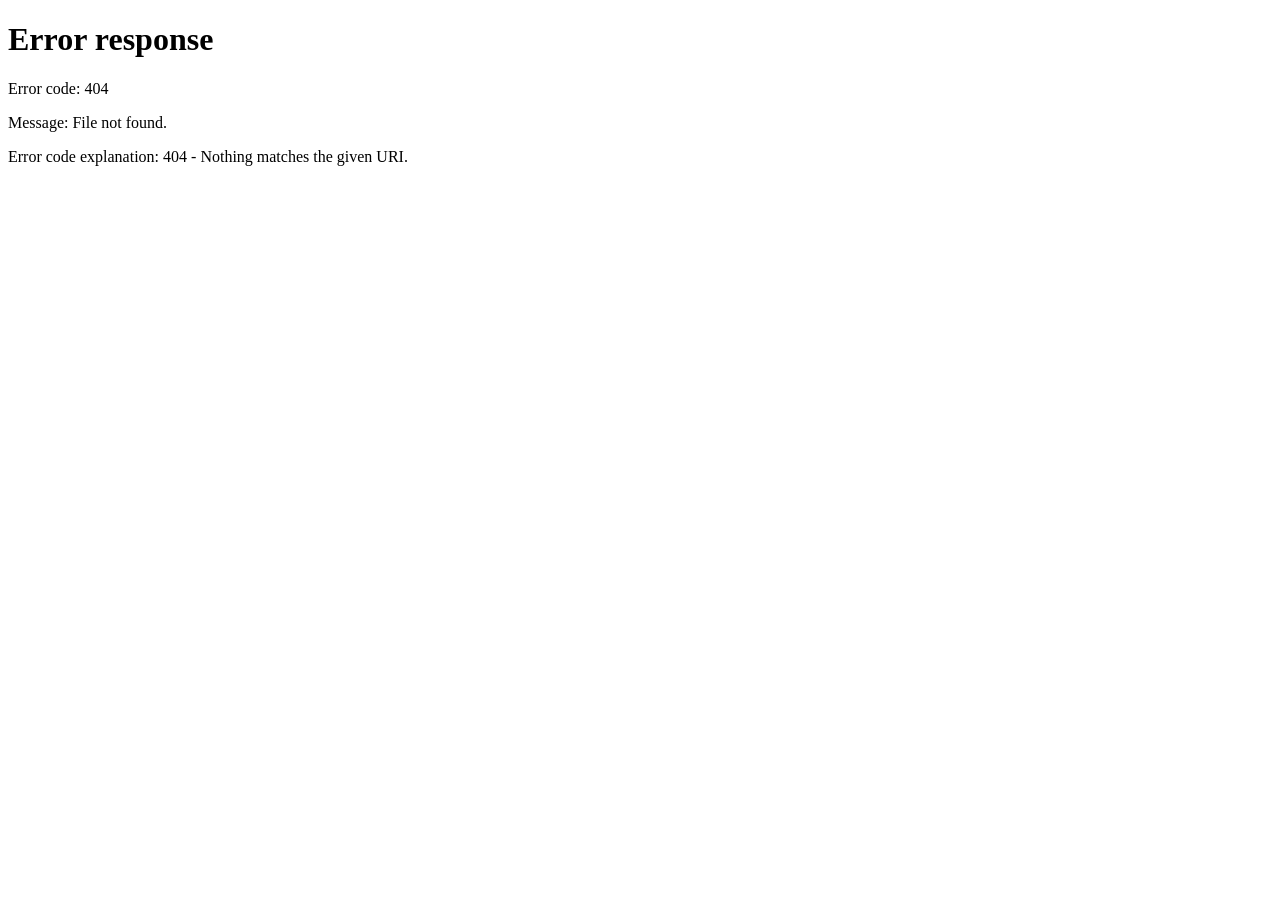
==== index.html @ 50e10d87 "renamed:    Wedding/WeddingSite/index.html -> index.html" ====
<!DOCTYPE html>
<html lang="en">
<head>
  <meta charset="UTF-8" />
  <meta name="viewport" content="width=device-width, initial-scale=1.0" />
  <meta http-equiv="refresh" content="0; url=homepage.html" />
  <title>Christie & Jacob</title>
</head>
<body>
  <p>If you are not redirected automatically, <a href="homepage.html">open the homepage</a>.</p>
</body>
</html>
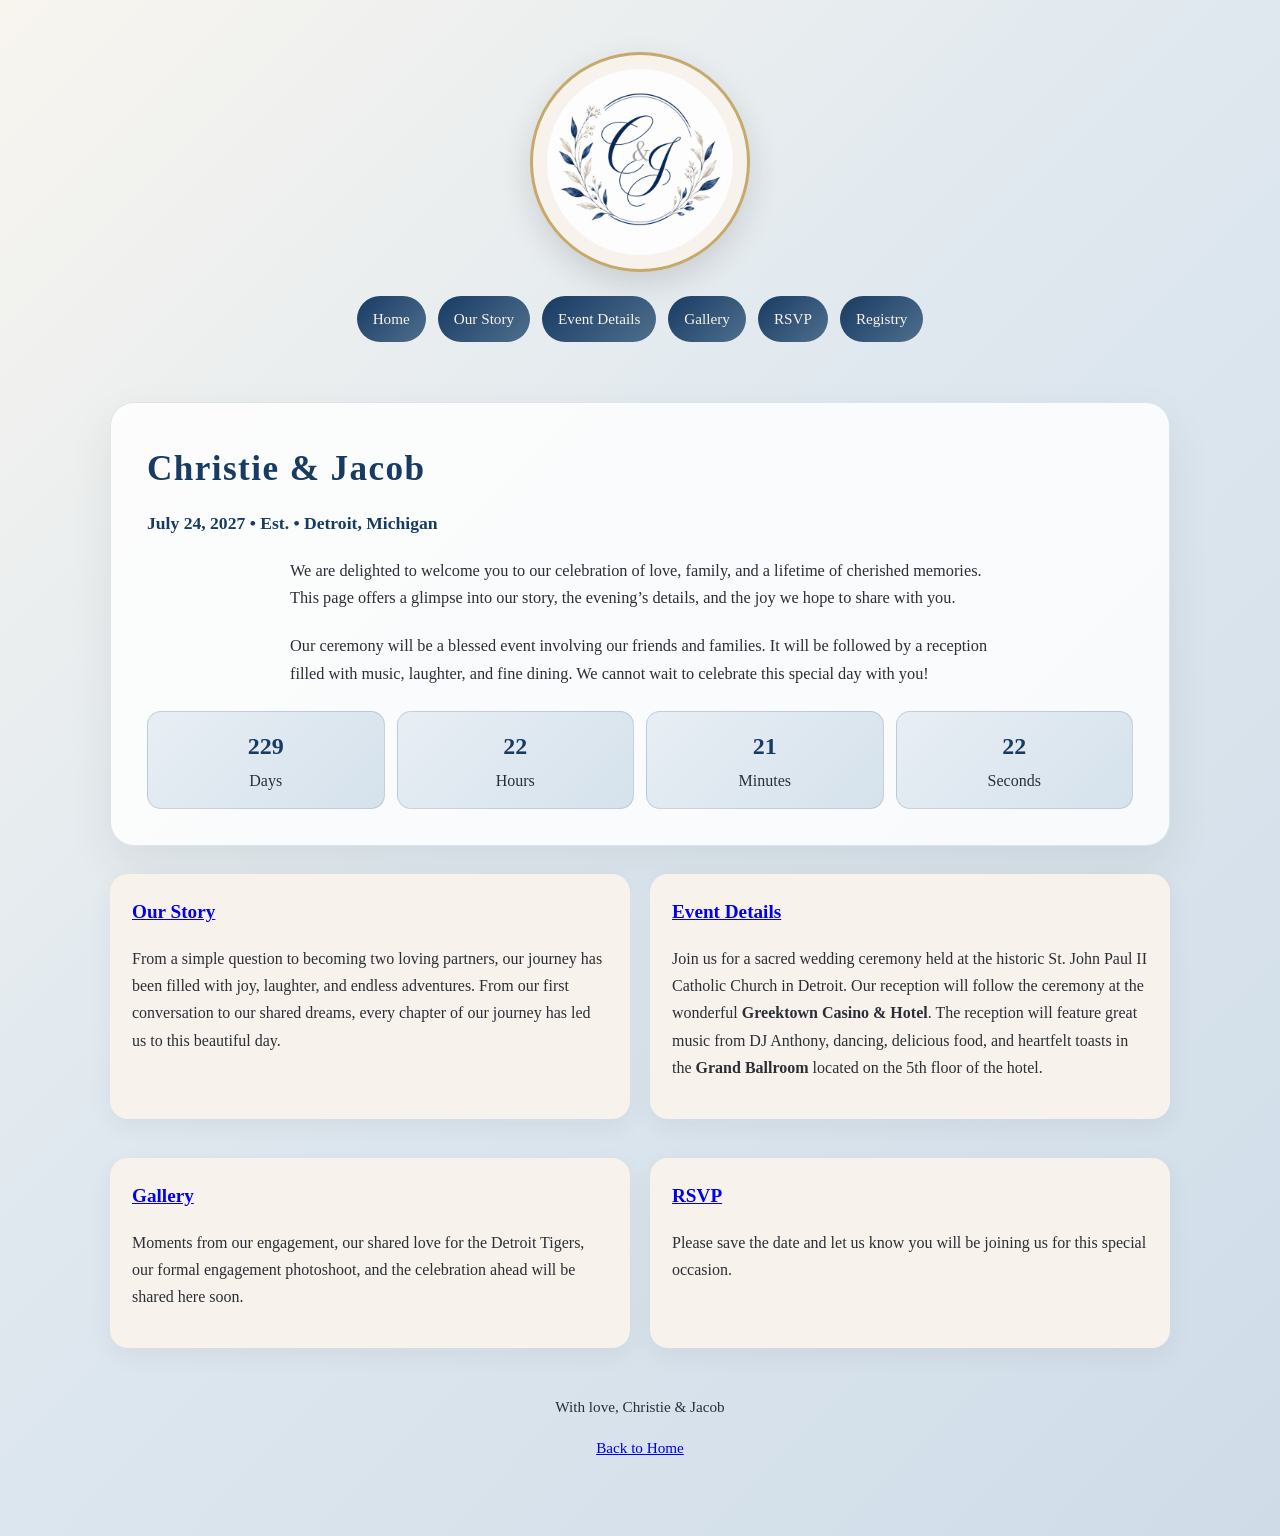
==== commit 1c4c1131: "modified:   index.html" ====
--- a/index.html
+++ b/index.html
@@ -3,10 +3,10 @@
 <head>
   <meta charset="UTF-8" />
   <meta name="viewport" content="width=device-width, initial-scale=1.0" />
-  <meta http-equiv="refresh" content="0; url=homepage.html" />
+  <meta http-equiv="refresh" content="0; url=Wedding/WeddingSite/homepage.html" />
   <title>Christie & Jacob</title>
 </head>
 <body>
-  <p>If you are not redirected automatically, <a href="homepage.html">open the homepage</a>.</p>
+  <p>If you are not redirected automatically, <a href="Wedding/WeddingSite/homepage.html">open the homepage</a>.</p>
 </body>
 </html>
